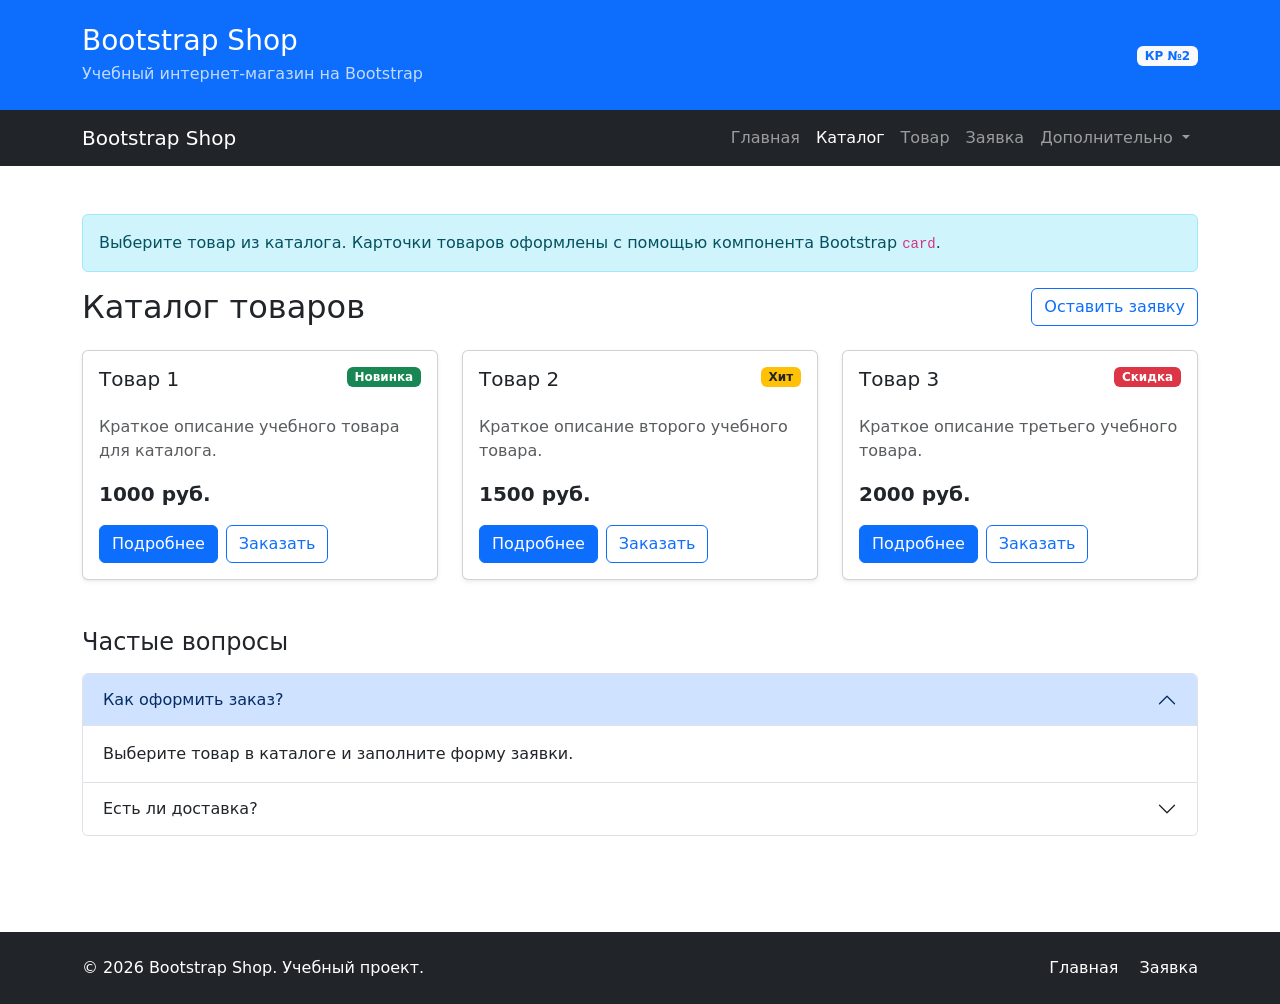
==== catalog.html @ 39f0a20f "feat: add Bootstrap components (PR-10) - unified navbar with dropdown on all pages - catalog.html: c" ====
<!doctype html>
<html lang="ru">
<head>
  <meta charset="utf-8">
  <meta name="viewport" content="width=device-width, initial-scale=1">
  <title>Каталог — Bootstrap Shop</title>
  <link href="https://cdn.jsdelivr.net/npm/bootstrap@5.3.3/dist/css/bootstrap.min.css" rel="stylesheet">
  <link rel="stylesheet" href="css/custom.css">
</head>
<body class="d-flex flex-column min-vh-100">

  <!-- Шапка -->
  <header class="bg-primary text-white py-4">
    <div class="container">
      <div class="row align-items-center">
        <div class="col-12 col-md-8">
          <h1 class="h3 mb-1">Bootstrap Shop</h1>
          <p class="mb-0 opacity-75">
            Учебный интернет-магазин на Bootstrap
          </p>
        </div>
        <div class="col-12 col-md-4 text-md-end mt-3 mt-md-0">
          <span class="badge bg-light text-primary">
            КР №2
          </span>
        </div>
      </div>
    </div>
  </header>

  <!-- Единая навигация -->
  <nav class="navbar navbar-expand-lg navbar-dark bg-dark">
    <div class="container">
      <a class="navbar-brand" href="index.html">Bootstrap Shop</a>
      <button class="navbar-toggler" type="button" data-bs-toggle="collapse" data-bs-target="#mainNavbar" aria-controls="mainNavbar" aria-expanded="false" aria-label="Переключить навигацию">
        <span class="navbar-toggler-icon"></span>
      </button>
      <div class="collapse navbar-collapse" id="mainNavbar">
        <ul class="navbar-nav ms-auto">
          <li class="nav-item">
            <a class="nav-link" href="index.html">Главная</a>
          </li>
          <li class="nav-item">
            <a class="nav-link active" aria-current="page" href="catalog.html">Каталог</a>
          </li>
          <li class="nav-item">
            <a class="nav-link" href="product.html">Товар</a>
          </li>
          <li class="nav-item">
            <a class="nav-link" href="order.html">Заявка</a>
          </li>
          <li class="nav-item dropdown">
            <a class="nav-link dropdown-toggle" href="#" role="button" data-bs-toggle="dropdown" aria-expanded="false">
              Дополнительно
            </a>
            <ul class="dropdown-menu">
              <li><a class="dropdown-item" href="catalog.html">Все товары</a></li>
              <li><a class="dropdown-item" href="order.html">Оформить заявку</a></li>
              <li><a class="dropdown-item" href="index.html#popular">Популярное</a></li>
            </ul>
          </li>
        </ul>
      </div>
    </div>
  </nav>

  <main class="flex-grow-1">
    <section class="container my-5">
      <div class="alert alert-info" role="alert">
        Выберите товар из каталога. Карточки товаров оформлены с помощью компонента Bootstrap <code>card</code>.
      </div>
      <div class="d-flex justify-content-between align-items-center mb-4">
        <h1 class="h2 mb-0">Каталог товаров</h1>
        <a class="btn btn-outline-primary" href="order.html">
          Оставить заявку
        </a>
      </div>
      <div class="row g-4">
        <!-- Товар 1 -->
        <div class="col-12 col-md-6 col-lg-4">
          <div class="card h-100 shadow-sm">
            <div class="card-body d-flex flex-column">
              <div class="d-flex justify-content-between align-items-start mb-3">
                <h2 class="card-title h5">Товар 1</h2>
                <span class="badge bg-success">Новинка</span>
              </div>
              <p class="card-text text-muted">Краткое описание учебного товара для каталога.</p>
              <p class="fw-bold fs-5 mt-auto">1000 руб.</p>
              <div class="d-flex gap-2">
                <a class="btn btn-primary" href="product.html">Подробнее</a>
                <button class="btn btn-outline-primary" type="button" data-bs-toggle="modal" data-bs-target="#orderModal">
                  Заказать
                </button>
              </div>
            </div>
          </div>
        </div>

        <!-- Товар 2 -->
        <div class="col-12 col-md-6 col-lg-4">
          <div class="card h-100 shadow-sm">
            <div class="card-body d-flex flex-column">
              <div class="d-flex justify-content-between align-items-start mb-3">
                <h2 class="card-title h5">Товар 2</h2>
                <span class="badge bg-warning text-dark">Хит</span>
              </div>
              <p class="card-text text-muted">Краткое описание второго учебного товара.</p>
              <p class="fw-bold fs-5 mt-auto">1500 руб.</p>
              <div class="d-flex gap-2">
                <a class="btn btn-primary" href="product.html">Подробнее</a>
                <button class="btn btn-outline-primary" type="button" data-bs-toggle="modal" data-bs-target="#orderModal">
                  Заказать
                </button>
              </div>
            </div>
          </div>
        </div>

        <!-- Товар 3 -->
        <div class="col-12 col-md-6 col-lg-4">
          <div class="card h-100 shadow-sm">
            <div class="card-body d-flex flex-column">
              <div class="d-flex justify-content-between align-items-start mb-3">
                <h2 class="card-title h5">Товар 3</h2>
                <span class="badge bg-danger">Скидка</span>
              </div>
              <p class="card-text text-muted">Краткое описание третьего учебного товара.</p>
              <p class="fw-bold fs-5 mt-auto">2000 руб.</p>
              <div class="d-flex gap-2">
                <a class="btn btn-primary" href="product.html">Подробнее</a>
                <button class="btn btn-outline-primary" type="button" data-bs-toggle="modal" data-bs-target="#orderModal">
                  Заказать
                </button>
              </div>
            </div>
          </div>
        </div>
      </div>
    </section>

    <!-- Accordion: Частые вопросы -->
    <section class="container my-5">
      <h2 class="h4 mb-3">Частые вопросы</h2>
      <div class="accordion" id="faqAccordion">
        <div class="accordion-item">
          <h3 class="accordion-header">
            <button class="accordion-button" type="button" data-bs-toggle="collapse" data-bs-target="#faq1" aria-expanded="true" aria-controls="faq1">
              Как оформить заказ?
            </button>
          </h3>
          <div id="faq1" class="accordion-collapse collapse show" data-bs-parent="#faqAccordion">
            <div class="accordion-body">
              Выберите товар в каталоге и заполните форму заявки.
            </div>
          </div>
        </div>
        <div class="accordion-item">
          <h3 class="accordion-header">
            <button class="accordion-button collapsed" type="button" data-bs-toggle="collapse" data-bs-target="#faq2" aria-expanded="false" aria-controls="faq2">
              Есть ли доставка?
            </button>
          </h3>
          <div id="faq2" class="accordion-collapse collapse" data-bs-parent="#faqAccordion">
            <div class="accordion-body">
              Условия доставки уточняются менеджером при подтверждении заказа.
            </div>
          </div>
        </div>
      </div>
    </section>
  </main>

  <footer class="bg-dark text-white py-4 mt-5">
    <div class="container">
      <div class="row align-items-center g-3">
        <div class="col-12 col-md-6">
          <p class="mb-0">
            &copy; 2026 Bootstrap Shop. Учебный проект.
          </p>
        </div>
        <div class="col-12 col-md-6 text-md-end">
          <a class="text-white text-decoration-none me-3" href="index.html">
            Главная
          </a>
          <a class="text-white text-decoration-none" href="order.html">
            Заявка
          </a>
        </div>
      </div>
    </div>
  </footer>

  <!-- Модальное окно заказа -->
  <div class="modal fade" id="orderModal" tabindex="-1" aria-labelledby="orderModalLabel" aria-hidden="true">
    <div class="modal-dialog">
      <div class="modal-content">
        <div class="modal-header">
          <h2 class="modal-title h5" id="orderModalLabel">
            Быстрая заявка
          </h2>
          <button type="button" class="btn-close" data-bs-dismiss="modal" aria-label="Закрыть"></button>
        </div>
        <div class="modal-body">
          <p class="text-muted">
            Оставьте контактные данные, и менеджер свяжется с вами.
          </p>
          <form>
            <div class="mb-3">
              <label for="modal-name" class="form-label">Имя</label>
              <input id="modal-name" type="text" class="form-control" required>
            </div>
            <div class="mb-3">
              <label for="modal-phone" class="form-label">Телефон</label>
              <input id="modal-phone" type="tel" class="form-control" required>
            </div>
            <div class="form-check mb-3">
              <input id="modal-agree" class="form-check-input" type="checkbox" required>
              <label class="form-check-label" for="modal-agree">
                Согласен на обработку данных
              </label>
            </div>
          </form>
        </div>
        <div class="modal-footer">
          <button type="button" class="btn btn-secondary" data-bs-dismiss="modal">
            Закрыть
          </button>
          <button type="button" class="btn btn-primary">Отправить</button>
        </div>
      </div>
    </div>
  </div>

  <script src="https://cdn.jsdelivr.net/npm/bootstrap@5.3.3/dist/js/bootstrap.bundle.min.js"></script>
</body>
</html>
---- css/custom.css ----
/* custom.css
   Местные стили поверх Bootstrap-сетки.
*/

/* ---------- placeholder box (для пустых баннеров) ---------- */
.placeholder-box {
  background: repeating-linear-gradient(
    45deg,
    #f0f0f0,
    #f0f0f0 10px,
    #e8e8e8 10px,
    #e8e8e8 20px
  );
  min-height: 200px;
}

/* ---------- placeholder image (для карточек товара) ---------- */
.placeholder-image {
  min-height: 320px;
  display: flex;
  align-items: center;
  justify-content: center;
}

.card-img-top {
  height: 180px;
  object-fit: cover;
}
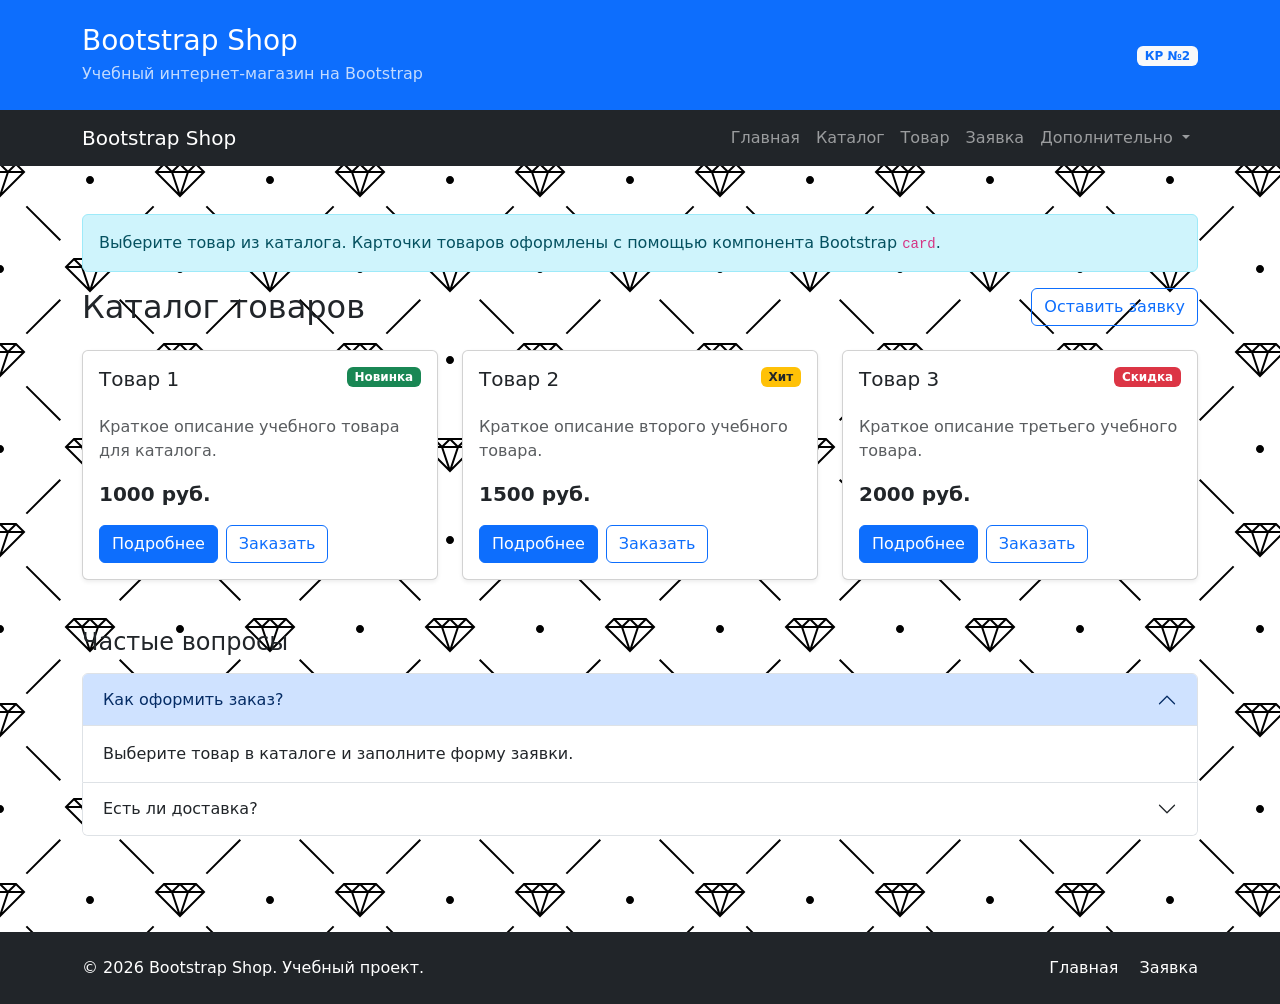
==== commit bd20d911: "fix" ====
--- a/catalog.html
+++ b/catalog.html
@@ -4,65 +4,12 @@
   <meta charset="utf-8">
   <meta name="viewport" content="width=device-width, initial-scale=1">
   <title>Каталог — Bootstrap Shop</title>
-  <link href="https://cdn.jsdelivr.net/npm/bootstrap@5.3.3/dist/css/bootstrap.min.css" rel="stylesheet">
+  <link rel="stylesheet" href="vendor/bootstrap/css/bootstrap.min.css">
   <link rel="stylesheet" href="css/custom.css">
 </head>
 <body class="d-flex flex-column min-vh-100">
 
-  <!-- Шапка -->
-  <header class="bg-primary text-white py-4">
-    <div class="container">
-      <div class="row align-items-center">
-        <div class="col-12 col-md-8">
-          <h1 class="h3 mb-1">Bootstrap Shop</h1>
-          <p class="mb-0 opacity-75">
-            Учебный интернет-магазин на Bootstrap
-          </p>
-        </div>
-        <div class="col-12 col-md-4 text-md-end mt-3 mt-md-0">
-          <span class="badge bg-light text-primary">
-            КР №2
-          </span>
-        </div>
-      </div>
-    </div>
-  </header>
-
-  <!-- Единая навигация -->
-  <nav class="navbar navbar-expand-lg navbar-dark bg-dark">
-    <div class="container">
-      <a class="navbar-brand" href="index.html">Bootstrap Shop</a>
-      <button class="navbar-toggler" type="button" data-bs-toggle="collapse" data-bs-target="#mainNavbar" aria-controls="mainNavbar" aria-expanded="false" aria-label="Переключить навигацию">
-        <span class="navbar-toggler-icon"></span>
-      </button>
-      <div class="collapse navbar-collapse" id="mainNavbar">
-        <ul class="navbar-nav ms-auto">
-          <li class="nav-item">
-            <a class="nav-link" href="index.html">Главная</a>
-          </li>
-          <li class="nav-item">
-            <a class="nav-link active" aria-current="page" href="catalog.html">Каталог</a>
-          </li>
-          <li class="nav-item">
-            <a class="nav-link" href="product.html">Товар</a>
-          </li>
-          <li class="nav-item">
-            <a class="nav-link" href="order.html">Заявка</a>
-          </li>
-          <li class="nav-item dropdown">
-            <a class="nav-link dropdown-toggle" href="#" role="button" data-bs-toggle="dropdown" aria-expanded="false">
-              Дополнительно
-            </a>
-            <ul class="dropdown-menu">
-              <li><a class="dropdown-item" href="catalog.html">Все товары</a></li>
-              <li><a class="dropdown-item" href="order.html">Оформить заявку</a></li>
-              <li><a class="dropdown-item" href="index.html#popular">Популярное</a></li>
-            </ul>
-          </li>
-        </ul>
-      </div>
-    </div>
-  </nav>
+  <div id="header-placeholder"></div>
 
   <main class="flex-grow-1">
     <section class="container my-5">
@@ -170,25 +117,7 @@
     </section>
   </main>
 
-  <footer class="bg-dark text-white py-4 mt-5">
-    <div class="container">
-      <div class="row align-items-center g-3">
-        <div class="col-12 col-md-6">
-          <p class="mb-0">
-            &copy; 2026 Bootstrap Shop. Учебный проект.
-          </p>
-        </div>
-        <div class="col-12 col-md-6 text-md-end">
-          <a class="text-white text-decoration-none me-3" href="index.html">
-            Главная
-          </a>
-          <a class="text-white text-decoration-none" href="order.html">
-            Заявка
-          </a>
-        </div>
-      </div>
-    </div>
-  </footer>
+  <div id="footer-placeholder"></div>
 
   <!-- Модальное окно заказа -->
   <div class="modal fade" id="orderModal" tabindex="-1" aria-labelledby="orderModalLabel" aria-hidden="true">
@@ -231,6 +160,7 @@
     </div>
   </div>
 
-  <script src="https://cdn.jsdelivr.net/npm/bootstrap@5.3.3/dist/js/bootstrap.bundle.min.js"></script>
+  <script src="vendor/bootstrap/js/bootstrap.bundle.min.js"></script>
+  <script src="js/include.js"></script>
 </body>
 </html>
--- a/css/custom.css
+++ b/css/custom.css
@@ -1,6 +1,12 @@
 /* custom.css
    Местные стили поверх Bootstrap-сетки.
 */
+
+body {
+  background-image: url('../images/glamorous.svg');
+  background-repeat: repeat;
+  background-size: 180px 180px;
+}
 
 /* ---------- placeholder box (для пустых баннеров) ---------- */
 .placeholder-box {
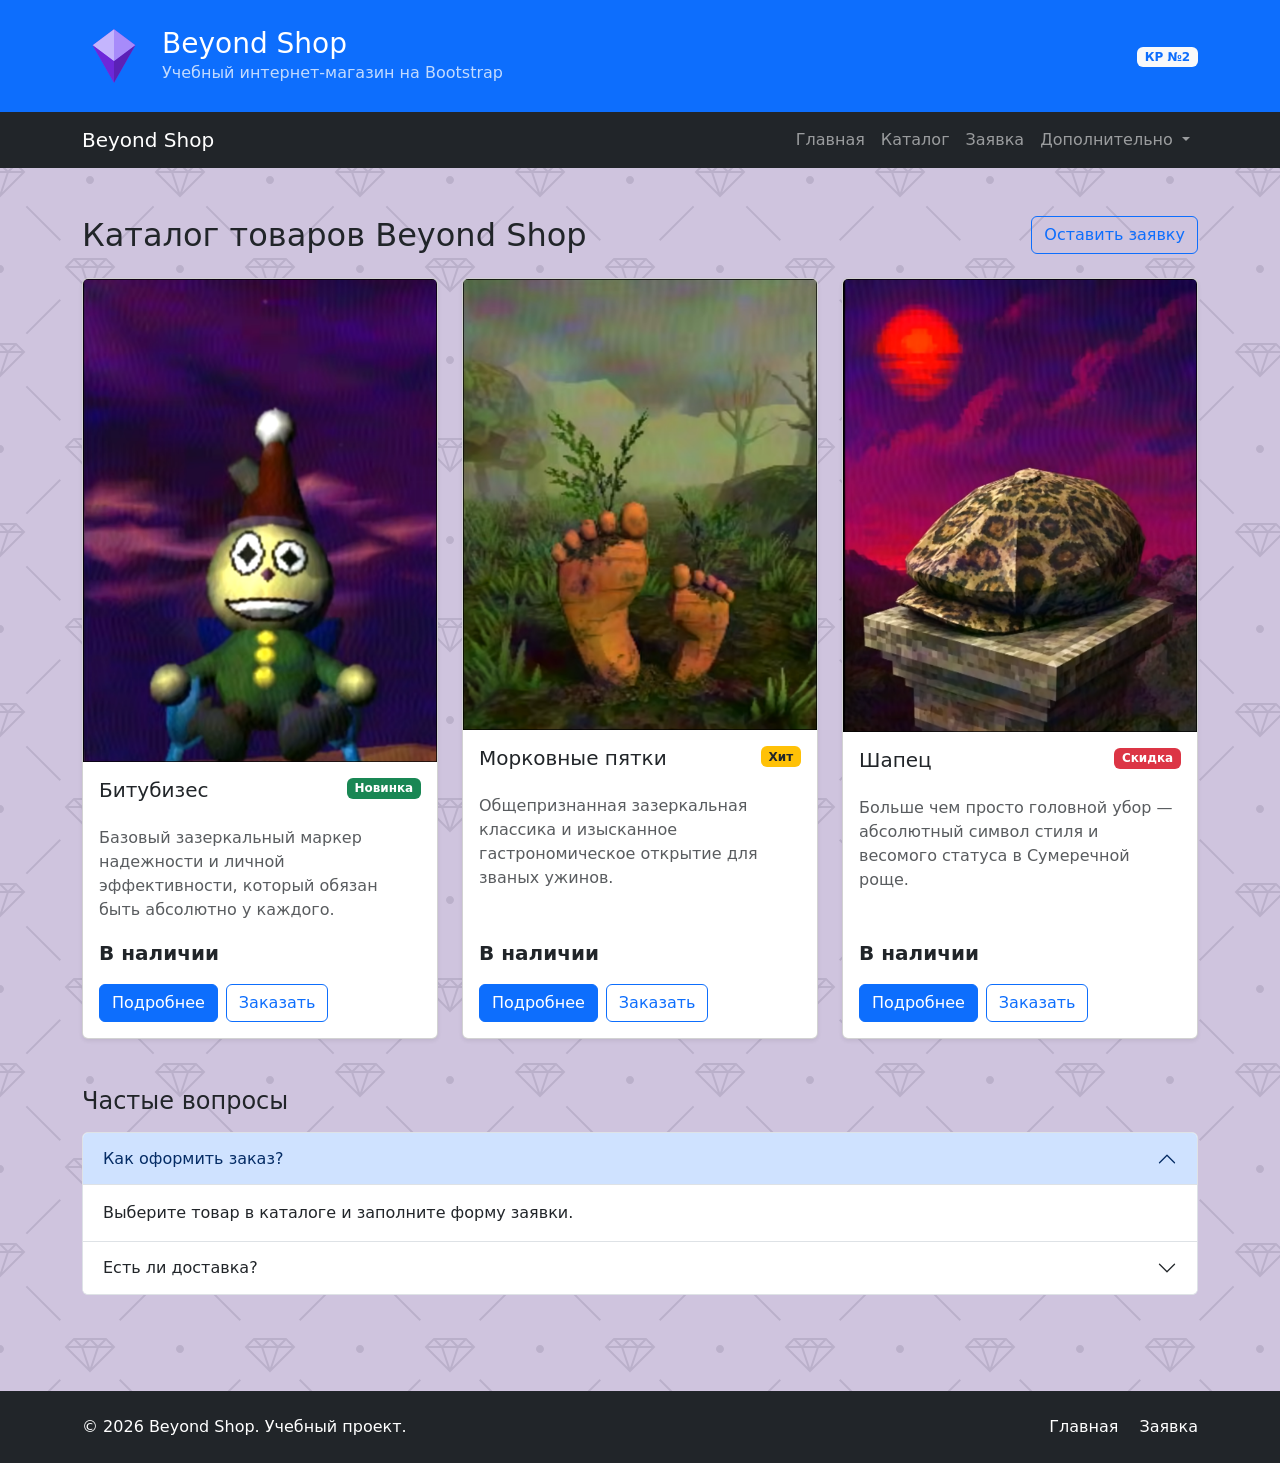
==== commit 594d25e2: "fix: html" ====
--- a/catalog.html
+++ b/catalog.html
@@ -4,6 +4,7 @@
   <meta charset="utf-8">
   <meta name="viewport" content="width=device-width, initial-scale=1">
   <title>Каталог — Bootstrap Shop</title>
+  <link rel="icon" href="favicon.svg" type="image/svg+xml">
   <link rel="stylesheet" href="vendor/bootstrap/css/bootstrap.min.css">
   <link rel="stylesheet" href="css/custom.css">
 </head>
@@ -13,28 +14,26 @@
 
   <main class="flex-grow-1">
     <section class="container my-5">
-      <div class="alert alert-info" role="alert">
-        Выберите товар из каталога. Карточки товаров оформлены с помощью компонента Bootstrap <code>card</code>.
-      </div>
       <div class="d-flex justify-content-between align-items-center mb-4">
-        <h1 class="h2 mb-0">Каталог товаров</h1>
+        <h1 class="h2 mb-0">Каталог товаров Beyond Shop</h1>
         <a class="btn btn-outline-primary" href="order.html">
           Оставить заявку
         </a>
       </div>
       <div class="row g-4">
-        <!-- Товар 1 -->
+        <!-- Битубизес -->
         <div class="col-12 col-md-6 col-lg-4">
           <div class="card h-100 shadow-sm">
+            <img src="images/Bitubisas.png" class="card-img-top" alt="Битубизес">
             <div class="card-body d-flex flex-column">
               <div class="d-flex justify-content-between align-items-start mb-3">
-                <h2 class="card-title h5">Товар 1</h2>
+                <h2 class="card-title h5">Битубизес</h2>
                 <span class="badge bg-success">Новинка</span>
               </div>
-              <p class="card-text text-muted">Краткое описание учебного товара для каталога.</p>
-              <p class="fw-bold fs-5 mt-auto">1000 руб.</p>
+              <p class="card-text text-muted">Базовый зазеркальный маркер надежности и личной эффективности, который обязан быть абсолютно у каждого.</p>
+              <p class="fw-bold fs-5 mt-auto">В наличии</p>
               <div class="d-flex gap-2">
-                <a class="btn btn-primary" href="product.html">Подробнее</a>
+                <a class="btn btn-primary" href="products/bitubisas.html">Подробнее</a>
                 <button class="btn btn-outline-primary" type="button" data-bs-toggle="modal" data-bs-target="#orderModal">
                   Заказать
                 </button>
@@ -43,18 +42,19 @@
           </div>
         </div>
 
-        <!-- Товар 2 -->
+        <!-- Морковные пятки -->
         <div class="col-12 col-md-6 col-lg-4">
           <div class="card h-100 shadow-sm">
+            <img src="images/Morkovniy_piatky.png" class="card-img-top" alt="Морковные пятки">
             <div class="card-body d-flex flex-column">
               <div class="d-flex justify-content-between align-items-start mb-3">
-                <h2 class="card-title h5">Товар 2</h2>
+                <h2 class="card-title h5">Морковные пятки</h2>
                 <span class="badge bg-warning text-dark">Хит</span>
               </div>
-              <p class="card-text text-muted">Краткое описание второго учебного товара.</p>
-              <p class="fw-bold fs-5 mt-auto">1500 руб.</p>
+              <p class="card-text text-muted">Общепризнанная зазеркальная классика и изысканное гастрономическое открытие для званых ужинов.</p>
+              <p class="fw-bold fs-5 mt-auto">В наличии</p>
               <div class="d-flex gap-2">
-                <a class="btn btn-primary" href="product.html">Подробнее</a>
+                <a class="btn btn-primary" href="products/morkovniy-piatky.html">Подробнее</a>
                 <button class="btn btn-outline-primary" type="button" data-bs-toggle="modal" data-bs-target="#orderModal">
                   Заказать
                 </button>
@@ -63,18 +63,19 @@
           </div>
         </div>
 
-        <!-- Товар 3 -->
+        <!-- Шапец -->
         <div class="col-12 col-md-6 col-lg-4">
           <div class="card h-100 shadow-sm">
+            <img src="images/Shapec.png" class="card-img-top" alt="Шапец">
             <div class="card-body d-flex flex-column">
               <div class="d-flex justify-content-between align-items-start mb-3">
-                <h2 class="card-title h5">Товар 3</h2>
+                <h2 class="card-title h5">Шапец</h2>
                 <span class="badge bg-danger">Скидка</span>
               </div>
-              <p class="card-text text-muted">Краткое описание третьего учебного товара.</p>
-              <p class="fw-bold fs-5 mt-auto">2000 руб.</p>
+              <p class="card-text text-muted">Больше чем просто головной убор — абсолютный символ стиля и весомого статуса в Сумеречной роще.</p>
+              <p class="fw-bold fs-5 mt-auto">В наличии</p>
               <div class="d-flex gap-2">
-                <a class="btn btn-primary" href="product.html">Подробнее</a>
+                <a class="btn btn-primary" href="products/shapec.html">Подробнее</a>
                 <button class="btn btn-outline-primary" type="button" data-bs-toggle="modal" data-bs-target="#orderModal">
                   Заказать
                 </button>
--- a/css/custom.css
+++ b/css/custom.css
@@ -3,6 +3,7 @@
 */
 
 body {
+  background-color: #cfc4de;
   background-image: url('../images/glamorous.svg');
   background-repeat: repeat;
   background-size: 180px 180px;
@@ -29,6 +30,5 @@
 }
 
 .card-img-top {
-  height: 180px;
-  object-fit: cover;
+  object-fit: contain;
 }
